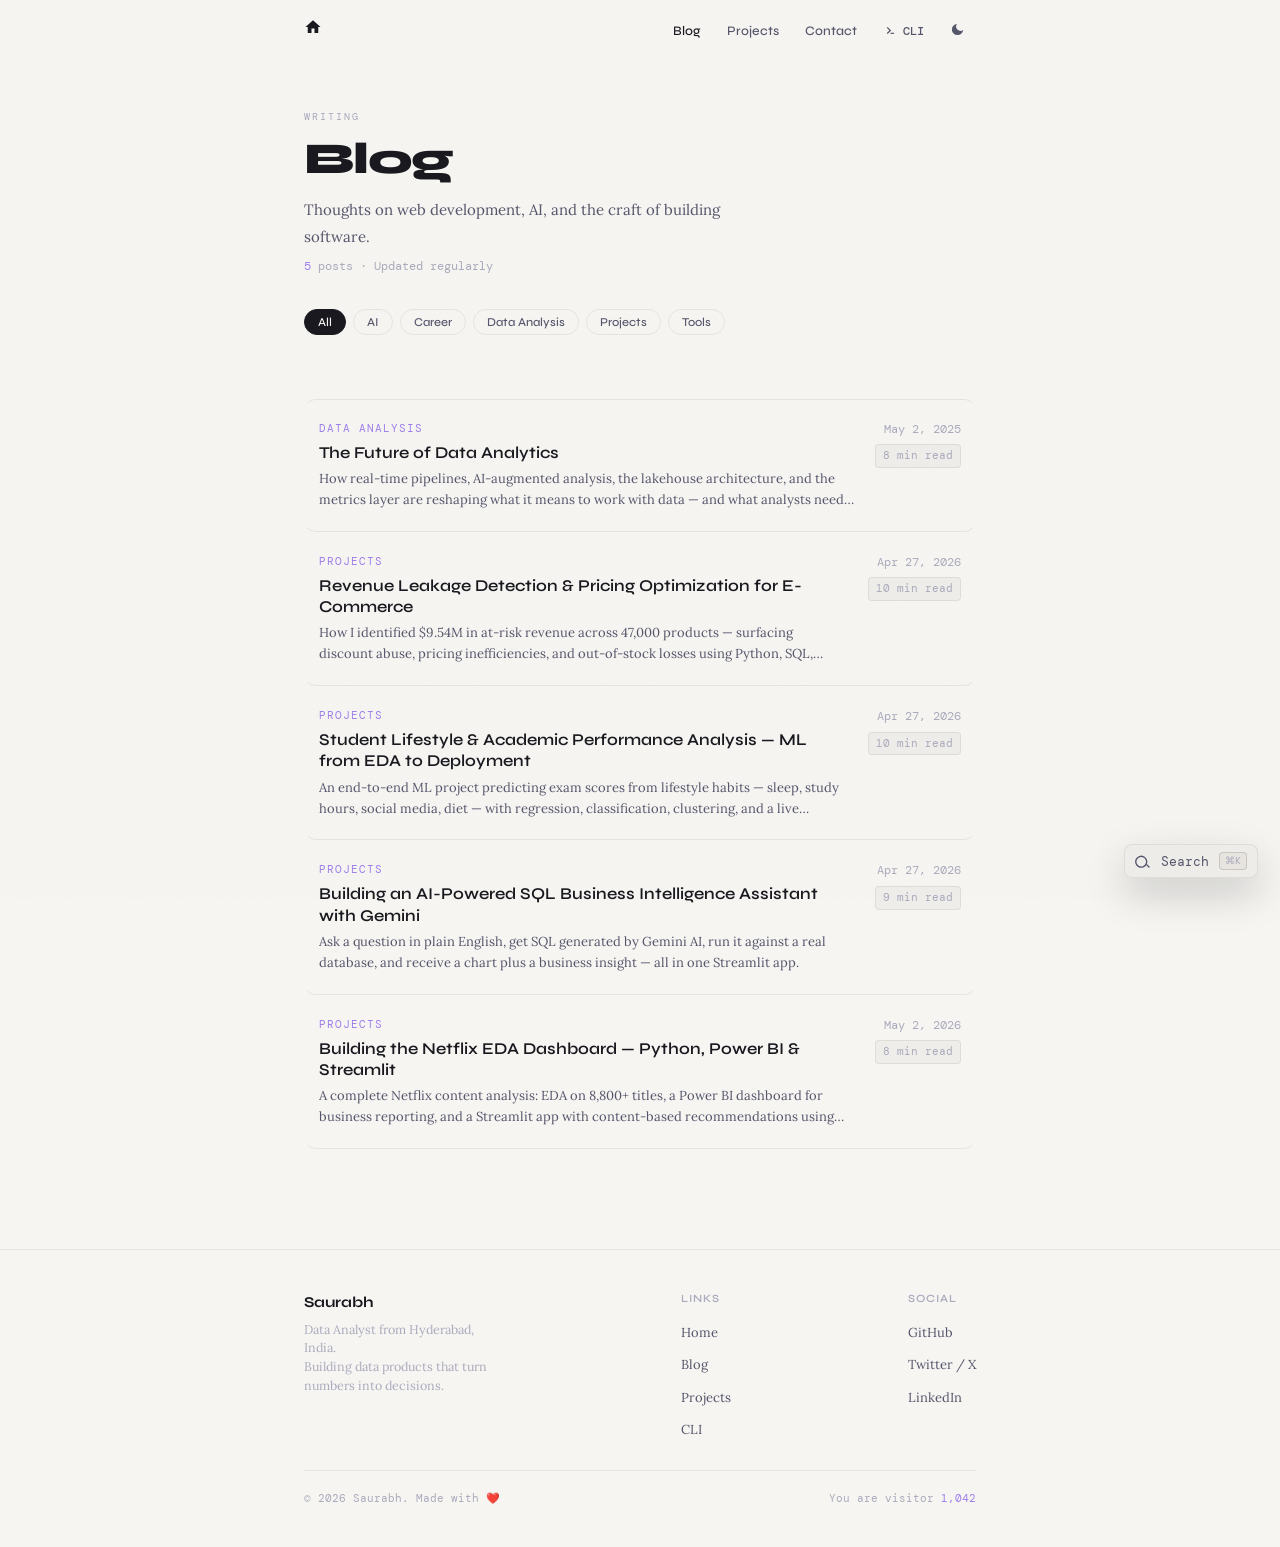
==== pages/blog.html @ 4513fb83 "first commit" ====
<!DOCTYPE html>
<html lang="en" data-theme="dark">
<head>
  <meta charset="UTF-8" />
  <meta name="viewport" content="width=device-width, initial-scale=1.0" />
  <title>Blog — Saurabh</title>
  <meta name="description" content="Thoughts on web development, AI, and building software." />
  <link rel="preconnect" href="https://fonts.googleapis.com" />
  <link rel="preconnect" href="https://fonts.gstatic.com" crossorigin />
  <link href="https://fonts.googleapis.com/css2?family=Syne:wght@400;500;600;700;800&family=DM+Mono:ital,wght@0,300;0,400;0,500;1,300&family=Lora:ital,wght@0,400;0,500;1,400&display=swap" rel="stylesheet" />
  <link rel="stylesheet" href="../css/style.css" />
  <script>
    (function(){const t=localStorage.getItem('theme');if(t)document.documentElement.setAttribute('data-theme',t);})();
  </script>
</head>
<body>

<!-- TOP NAV -->
<nav class="top-nav" id="top-nav">
  <div class="wrap nav-row">
    <a href="../index.html" class="nav-logo" title="Home" aria-label="Home">
      <svg width="18" height="18" viewBox="0 0 24 24" fill="currentColor"><path d="M10 20v-6h4v6h5v-8h3L12 3 2 12h3v8z"/></svg>
    </a>
    <button class="nav-btn nav-theme-mobile" onclick="toggleTheme()" title="Toggle theme">
      <span class="theme-icon"></span>
    </button>
    <button class="nav-toggle" id="nav-toggle" aria-label="Open menu" aria-expanded="false">
      <span></span>
    </button>
    <div class="nav-right">
      <a href="blog.html" class="nav-link active">Blog</a>
      <a href="../index.html#projects" class="nav-link">Projects</a>
      <a href="../index.html#contact" class="nav-link">Contact</a>
      <a href="cli.html" class="nav-link" style="font-family:var(--f-mono);font-size:12px">
        <svg width="14" height="14" viewBox="0 0 24 24" fill="currentColor"><path d="m8 5-1.5 1.5L11 11l-4.5 4.5L8 17l6-6z"/><path d="M13 15h6v2h-6z"/></svg>
        CLI
      </a>
      <button class="nav-search-btn" data-search-trigger title="Search (⌘K)">
        <svg viewBox="0 0 24 24"><path d="M21 21l-4.35-4.35M16.65 16.65A7.5 7.5 0 1 0 2 9.5a7.5 7.5 0 0 0 14.65 7.15z" stroke="currentColor" stroke-width="2" fill="none" stroke-linecap="round"/></svg>
        Search
        <span class="nav-search-kbd">⌘K</span>
      </button>
      <button class="nav-btn" onclick="toggleTheme()" title="Toggle theme">
        <span class="theme-icon"></span>
      </button>
    </div>
  </div>
  <div class="mobile-nav-panel" id="mobile-nav-panel" aria-hidden="true">
    <a href="blog.html" class="nav-link active">Blog</a>
    <a href="../index.html#projects" class="nav-link">Projects</a>
    <a href="../index.html#contact" class="nav-link">Contact</a>
    <a href="cli.html" class="nav-link" style="font-family:var(--f-mono);font-size:12px">
      <svg width="14" height="14" viewBox="0 0 24 24" fill="currentColor"><path d="m8 5-1.5 1.5L11 11l-4.5 4.5L8 17l6-6z"/><path d="M13 15h6v2h-6z"/></svg>
      CLI
    </a>
    <button class="nav-search-btn" data-search-trigger title="Search (⌘K)">
      <svg viewBox="0 0 24 24"><path d="M21 21l-4.35-4.35M16.65 16.65A7.5 7.5 0 1 0 2 9.5a7.5 7.5 0 0 0 14.65 7.15z" stroke="currentColor" stroke-width="2" fill="none" stroke-linecap="round"/></svg>
      Search
      <span class="nav-search-kbd">⌘K</span>
    </button>
  </div>
</nav>

<!-- BLOG HERO -->
<section class="blog-hero">
  <div class="wrap">
    <p class="sec-label" style="margin-bottom:10px">Writing</p>
    <h1 style="font-family:var(--f-head);font-size:clamp(30px,5vw,44px);font-weight:800;letter-spacing:-1.2px;color:var(--text);line-height:1.1;margin-bottom:14px">
      Blog
    </h1>
    <p style="font-size:15px;color:var(--text2);max-width:420px;line-height:1.75;margin-bottom:32px">
      Thoughts on web development, AI, and the craft of building software.
      <span style="font-family:var(--f-mono);font-size:12px;color:var(--text3);display:block;margin-top:6px">
        <span id="post-count" style="color:var(--accent)">5</span> posts · Updated regularly
      </span>
    </p>

    <!-- Filters -->
    <div class="blog-filters">
      <button class="filt-btn on" data-cat="all">All</button>
      <button class="filt-btn" data-cat="ai">AI</button>
      <button class="filt-btn" data-cat="career">Career</button>
      <button class="filt-btn" data-cat="data-analysis">Data Analysis</button>
      <button class="filt-btn" data-cat="projects">Projects</button>
      <button class="filt-btn" data-cat="tools">Tools</button>
    </div>
  </div>
</section>

<!-- BLOG LIST -->
<div class="wrap">
  <div class="blog-list" id="blog-list">

      <a href="posts/future-of-data-analytics.html" class="blog-item reveal" data-cat="data-analysis">
      <div class="blog-l">
        <span class="blog-cat">Data Analysis</span>
        <div class="blog-title">The Future of Data Analytics</div>
        <div class="blog-excerpt">How real-time pipelines, AI-augmented analysis, the lakehouse architecture, and the metrics layer are reshaping what it means to work with data — and what analysts need to learn next.</div>
      </div>
      <div class="blog-r">
        <span class="blog-date">May 2, 2025</span>
        <span class="blog-rt">8 min read</span>
      </div>
    </a>
    
    <a href="posts/revenue-leakage-detection.html" class="blog-item reveal stagger-1" data-cat="projects">
      <div class="blog-l">
        <span class="blog-cat">Projects</span>
        <div class="blog-title">Revenue Leakage Detection & Pricing Optimization for E-Commerce</div>
        <div class="blog-excerpt">How I identified $9.54M in at-risk revenue across 47,000 products — surfacing discount abuse, pricing inefficiencies, and out-of-stock losses using Python, SQL, Tableau, and Streamlit.</div>
      </div>
      <div class="blog-r">
        <span class="blog-date">Apr 27, 2026</span>
        <span class="blog-rt">10 min read</span>
      </div>
    </a>

    <a href="posts/student-lifestyle-analysis.html" class="blog-item reveal stagger-2" data-cat="projects">
      <div class="blog-l">
        <span class="blog-cat">Projects</span>
        <div class="blog-title">Student Lifestyle & Academic Performance Analysis — ML from EDA to Deployment</div>
        <div class="blog-excerpt">An end-to-end ML project predicting exam scores from lifestyle habits — sleep, study hours, social media, diet — with regression, classification, clustering, and a live Streamlit predictor.</div>
      </div>
      <div class="blog-r">
        <span class="blog-date">Apr 27, 2026</span>
        <span class="blog-rt">10 min read</span>
      </div>
    </a>

    <a href="posts/ai-sql-business-intelligence.html" class="blog-item reveal stagger-3" data-cat="projects">
      <div class="blog-l">
        <span class="blog-cat">Projects</span>
        <div class="blog-title">Building an AI-Powered SQL Business Intelligence Assistant with Gemini</div>
        <div class="blog-excerpt">Ask a question in plain English, get SQL generated by Gemini AI, run it against a real database, and receive a chart plus a business insight — all in one Streamlit app.</div>
      </div>
      <div class="blog-r">
        <span class="blog-date">Apr 27, 2026</span>
        <span class="blog-rt">9 min read</span>
      </div>
    </a>

    <a href="posts/netflix-eda-powerbi.html" class="blog-item reveal stagger-4" data-cat="projects">
      <div class="blog-l">
        <span class="blog-cat">Projects</span>
        <div class="blog-title">Building the Netflix EDA Dashboard — Python, Power BI & Streamlit</div>
        <div class="blog-excerpt">A complete Netflix content analysis: EDA on 8,800+ titles, a Power BI dashboard for business reporting, and a Streamlit app with content-based recommendations using TF-IDF similarity.</div>
      </div>
      <div class="blog-r">
        <span class="blog-date">May 2, 2026</span>
        <span class="blog-rt">8 min read</span>
      </div>
    </a>

  </div>

  <div id="empty-state" style="display:none;padding:60px 0;text-align:center">
    <p style="font-family:var(--f-mono);font-size:13px;color:var(--text3)">No posts found in this category.</p>
  </div>

  <div style="height:60px"></div>
</div>

<!-- FOOTER -->
<footer>
  <div class="wrap">
    <div class="footer-row">
      <div class="footer-brand">
        <div class="brand-name">Saurabh</div>
<p>Data Analyst from Hyderabad, India.<br>
Building data products that turn numbers into decisions.</p>
      </div>
      <div class="footer-col">
        <h4>Links</h4>
        <ul>
          <li><a href="index.html">Home</a></li>
          <li><a href="pages/blog.html">Blog</a></li>
          <li><a href="#projects">Projects</a></li>
          <li><a href="pages/cli.html">CLI</a></li>
        </ul>
      </div>
      <div class="footer-col">
        <h4>Social</h4>
        <ul>
          <li><a href="https://github.com/SaurabhAnand56" target="_blank">GitHub</a></li>
          <li><a href="https://x.com/Saurabh_Anand56" target="_blank">Twitter / X</a></li>
          <li><a href="https://linkedin.com/in/saurabhanand56" target="_blank">LinkedIn</a></li>
        </ul>
      </div>
    </div>
    <div class="footer-bottom">
      <span>© 2026 Saurabh. Made with ❤️</span>
      <span>You are visitor <span class="visitor" id="visitor-count">—</span></span>
    </div>
  </div>
</footer>

<!-- BOTTOM DOCK -->
<nav class="dock" id="bottom-dock">
  <button class="dock-btn" onclick="window.location.href='../index.html'" title="Home">
    <svg viewBox="0 0 24 24"><path d="M10 20v-6h4v6h5v-8h3L12 3 2 12h3v8z"/></svg>
  </button>
  <button class="dock-btn on" onclick="window.location.href='blog.html'" title="Blog">
    <svg viewBox="0 0 24 24"><path d="M19 3H5c-1.1 0-2 .9-2 2v14c0 1.1.9 2 2 2h14c1.1 0 2-.9 2-2V5c0-1.1-.9-2-2-2zm-5 14H7v-2h7v2zm3-4H7v-2h10v2zm0-4H7V7h10v2z"/></svg>
  </button>
  <button class="dock-btn" onclick="window.location.href='../index.html#projects'" title="Projects">
    <svg viewBox="0 0 24 24"><path d="M3 3h8v8H3zm10 0h8v8h-8zM3 13h8v8H3zm10 0h8v8h-8z"/></svg>
  </button>
  <div class="dock-sep"></div>
  <button class="dock-btn" onclick="window.location.href='cli.html'" title="CLI Mode">
    <svg viewBox="0 0 24 24"><path d="m8 5-1.5 1.5L11 11l-4.5 4.5L8 17l6-6zm5 10h6v2h-6z"/></svg>
  </button>
  <button class="dock-btn" onclick="toggleTheme()" title="Toggle theme">
    <span class="theme-icon"></span>
  </button>
</nav>

<button class="search-float-btn" data-search-trigger title="Search (⌘K)">
  <svg viewBox="0 0 24 24"><path d="M21 21l-4.35-4.35M16.65 16.65A7.5 7.5 0 1 0 2 9.5a7.5 7.5 0 0 0 14.65 7.15z" stroke="currentColor" stroke-width="2" fill="none" stroke-linecap="round"/></svg>
  Search
  <span class="search-inp-kbd">⌘K</span>
</button>

<!-- SEARCH MODAL -->
<div class="search-overlay" id="search-overlay">
  <div class="search-box">
    <div class="search-input-row">
      <svg viewBox="0 0 24 24"><path d="M21 21l-4.35-4.35M16.65 16.65A7.5 7.5 0 1 0 2 9.5a7.5 7.5 0 0 0 14.65 7.15z" stroke="currentColor" stroke-width="2" fill="none" stroke-linecap="round"/></svg>
      <input id="search-inp" class="search-inp" type="text" placeholder="Type a command or search..." autocomplete="off" spellcheck="false" />
      <button class="search-close-btn" type="button" aria-label="Close search">×</button>
      <span class="search-inp-kbd">ESC</span>
    </div>
    <div class="search-results" id="search-results"></div>
    <div class="search-footer">
      <span class="search-footer-kbd">↑↓</span> navigate &nbsp;
      <span class="search-footer-kbd">↵</span> select &nbsp;
      <span class="search-footer-kbd">ESC</span> close
    </div>
  </div>
</div>

<script src="../js/main.js"></script>
<script>
  document.querySelectorAll('.filt-btn').forEach(btn => {
    btn.addEventListener('click', () => {
      setTimeout(() => {
        const visible = document.querySelectorAll('.blog-item:not([style*="display: none"])').length;
        document.getElementById('post-count').textContent = visible;
        document.getElementById('empty-state').style.display = visible === 0 ? 'block' : 'none';
      }, 10);
    });
  });
</script>
</body>
</html>
---- css/style.css ----
/* ================================================
   SAURABH PORTFOLIO — style.css
   ================================================ */

@import url('https://fonts.googleapis.com/css2?family=Syne:wght@400;500;600;700;800&family=DM+Mono:ital,wght@0,300;0,400;0,500;1,300&family=Lora:ital,wght@0,400;0,500;1,400&display=swap');

/* ── TOKENS ── */
:root {
  --bg:          #0c0c0f;
  --bg2:         #111115;
  --bg3:         #18181e;
  --bg4:         #202028;
  --surface:     rgba(255,255,255,0.035);
  --surface2:    rgba(255,255,255,0.07);
  --border:      rgba(255,255,255,0.07);
  --border2:     rgba(255,255,255,0.13);
  --text:        #ededf2;
  --text2:       #8888a0;
  --text3:       #44445a;
  --accent:      #9d7dea;
  --accent-glow: rgba(157,125,234,0.18);
  --green:       #4ade80;
  --yellow:      #fbbf24;
  --red:         #f87171;
  --radius:      12px;
  --shadow:      0 8px 40px rgba(0,0,0,0.55);
  --f-head:      'Syne', sans-serif;
  --f-body:      'Lora', serif;
  --f-mono:      'DM Mono', monospace;
  --ease:        cubic-bezier(0.4,0,0.2,1);
}

[data-theme="light"] {
  --bg:       #f6f5f2;
  --bg2:      #efede9;
  --bg3:      #e8e5e0;
  --bg4:      #e0ddd7;
  --surface:  rgba(0,0,0,0.03);
  --surface2: rgba(0,0,0,0.06);
  --border:   rgba(0,0,0,0.07);
  --border2:  rgba(0,0,0,0.13);
  --text:     #18181e;
  --text2:    #55556a;
  --text3:    #aaaabc;
  --shadow:   0 8px 40px rgba(0,0,0,0.1);
  --accent-glow: rgba(157,125,234,0.12);
}

/* ── BASE ── */
*,*::before,*::after{box-sizing:border-box;margin:0;padding:0}
html{scroll-behavior:smooth}
body{
  font-family:var(--f-body);
  background:var(--bg);
  color:var(--text);
  line-height:1.7;
  font-size:15px;
  transition:background .35s var(--ease),color .35s var(--ease);
  overflow-x:hidden;
  min-height:100vh;
}
a{color:inherit;text-decoration:none}
img{max-width:100%;display:block}
button{cursor:pointer;font-family:inherit}

/* subtle grain */
body::after{
  content:'';position:fixed;inset:0;
  background-image:url("data:image/svg+xml,%3Csvg xmlns='http://www.w3.org/2000/svg' width='300' height='300'%3E%3Cfilter id='n'%3E%3CfeTurbulence type='fractalNoise' baseFrequency='0.75' numOctaves='4' stitchTiles='stitch'/%3E%3C/filter%3E%3Crect width='300' height='300' filter='url(%23n)' opacity='1'/%3E%3C/svg%3E");
  opacity:.022;pointer-events:none;z-index:9999;
}

/* ── LAYOUT ── */
.wrap{max-width:720px;margin:0 auto;padding:0 24px}

/* ── TOP NAV ── */
.top-nav{
  position:fixed;top:0;left:0;right:0;z-index:500;
  padding:14px 0;
  transition:background .3s,border-color .3s,transform .3s,opacity .3s;
  border-bottom:1px solid transparent;
}
.top-nav.scrolled{
  background:rgba(12,12,15,.85);
  border-bottom-color:var(--border);
  backdrop-filter:blur(20px);
  -webkit-backdrop-filter:blur(20px);
}
.top-nav.hidden{
  transform:translateY(-100%);
  opacity:0;
  pointer-events:none;
}
[data-theme="light"] .top-nav.scrolled{background:rgba(246,245,242,.85)}
.nav-row{display:flex;align-items:center;justify-content:space-between}
.nav-logo{
  font-family:var(--f-head);font-size:14px;font-weight:700;
  color:var(--text);letter-spacing:-.3px;
}
.nav-right{display:flex;align-items:center;gap:4px}
.nav-toggle{display:none;align-items:center;justify-content:center;width:40px;height:40px;border:1px solid var(--border);border-radius:14px;background:var(--surface);color:var(--text2);cursor:pointer;transition:all .2s}
.nav-toggle:hover{background:var(--surface2);color:var(--text)}
.nav-toggle span{position:relative;width:18px;height:2px;background:currentColor;border-radius:2px}
.nav-toggle span::before,.nav-toggle span::after{content:'';position:absolute;left:0;width:18px;height:2px;background:currentColor;border-radius:2px}
.nav-toggle span::before{top:-6px}
.nav-toggle span::after{bottom:-6px}
.mobile-nav-panel{display:none;}
.nav-link,.nav-btn{
  font-family:var(--f-head);font-size:13px;font-weight:500;
  color:var(--text2);padding:6px 11px;border-radius:8px;
  border:none;background:transparent;
  transition:color .2s,background .2s;
  display:flex;align-items:center;gap:6px;
  text-decoration:none;
}
.nav-theme-mobile.nav-btn{display:none}
.nav-link:hover,.nav-btn:hover{color:var(--text);background:var(--surface2)}
.nav-link.active{color:var(--text)}
.nav-btn svg{width:15px;height:15px;fill:currentColor}

/* ── SEARCH BUTTON IN NAV ── */
.nav-search-btn{
  display:none;align-items:center;gap:7px;
  font-family:var(--f-mono);font-size:11.5px;
  color:var(--text3);padding:5px 10px;border-radius:8px;
  border:1px solid var(--border);background:var(--surface);
  cursor:pointer;transition:all .2s;
}
.nav-search-btn:hover{color:var(--text2);border-color:var(--border2);background:var(--surface2)}
.nav-search-btn svg{width:13px;height:13px;fill:currentColor;flex-shrink:0}
.nav-search-kbd{
  font-family:var(--f-mono);font-size:10px;
  color:var(--text3);background:var(--bg3);
  border:1px solid var(--border2);border-radius:4px;
  padding:1px 5px;line-height:1.4;
}
.search-close-btn{
  background:transparent;border:none;color:var(--text3);
  font-size:18px;width:30px;height:30px;
  display:flex;align-items:center;justify-content:center;
  border-radius:10px;cursor:pointer;transition:color .2s,background .2s;
}
.search-close-btn:hover{color:var(--text);background:var(--surface2)}

.search-float-btn{
  position:fixed;right:22px;bottom:22px;
  z-index:910;
  display:flex;align-items:center;gap:10px;
  padding:7px 10px;
  border-radius:8px;
  border:1px solid var(--border);
  background:var(--surface);
  color:var(--text2);
  font-family:var(--f-mono);
  font-size:13px;
  transition:transform .2s,background .2s,color .2s,box-shadow .2s;
  box-shadow:0 16px 40px rgba(0,0,0,.18);
}
.search-float-btn:hover{
  background:var(--surface2);
  color:var(--text);
  transform:translateY(-2px);
}
.search-float-btn svg{width:16px;height:16px;fill:currentColor;flex-shrink:0}
.search-float-btn .search-inp-kbd{
  font-family:var(--f-mono);font-size:10px;
  color:var(--text3);background:var(--bg3);
  border:1px solid var(--border2);border-radius:4px;
  padding:1px 5px;line-height:1.4;
}

/* ── BOTTOM DOCK ── */
.dock{
  position:fixed;bottom:24px;left:50%;
  transform:translateX(-50%) translateY(80px);
  z-index:600;
  background:var(--bg3);
  border:1px solid var(--border2);
  border-radius:100px;
  padding:8px 16px;
  display:flex;align-items:center;gap:2px;
  backdrop-filter:blur(24px);-webkit-backdrop-filter:blur(24px);
  box-shadow:var(--shadow);
  opacity:0;
  transition:transform .45s cubic-bezier(.34,1.56,.64,1), opacity .3s;
}
.dock.show{transform:translateX(-50%) translateY(0);opacity:1}
.dock-btn{
  width:34px;height:34px;border-radius:50%;
  background:transparent;border:none;
  color:var(--text2);
  display:flex;align-items:center;justify-content:center;
  transition:background .2s,color .2s,transform .2s;
  font-size:16px;position:relative;
}
.dock-btn:hover{background:var(--surface2);color:var(--text);transform:translateY(-3px)}
.dock-btn.on{color:var(--accent)}
.dock-btn svg{width:16px;height:16px;fill:currentColor}
.dock-sep{width:1px;height:18px;background:var(--border);margin:0 4px;flex-shrink:0}

/* ── PROFILE FLIP CARD ── */
.flip-wrap{
  position:relative;width:68px;height:68px;
  flex-shrink:0;perspective:700px;
}
.flip-inner{
  width:100%;height:100%;
  transform-style:preserve-3d;
  transition:transform .65s cubic-bezier(.4,0,.2,1);
}
.flip-wrap:hover .flip-inner{transform:rotateY(180deg)}
.flip-front,.flip-back{
  position:absolute;inset:0;border-radius:50%;
  overflow:hidden;backface-visibility:hidden;
  -webkit-backface-visibility:hidden;
  border:2px solid var(--border2);
}
.flip-back{
  transform:rotateY(180deg);
  border-color:var(--accent);
  box-shadow:0 0 0 3px var(--accent-glow);
}
.flip-front img,.flip-back img{width:100%;height:100%;object-fit:cover}

/* placeholder avatar */
.avatar-placeholder{
  width:100%;height:100%;
  background:var(--bg4);
  display:flex;align-items:center;justify-content:center;
  font-size:26px;
  user-select:none;
}

/* ── HERO ── */
.hero{padding:108px 0 56px}
.hero-top{
  display:flex;align-items:flex-start;
  justify-content:space-between;gap:20px;
  margin-bottom:28px;
}
.hero-h1{
  font-family:var(--f-head);
  font-size:clamp(34px,6vw,50px);
  font-weight:800;line-height:1.08;
  letter-spacing:-1.5px;color:var(--text);
  margin-bottom:6px;
}
.hero-tag{
  font-family:var(--f-mono);font-size:12px;
  color:var(--text3);letter-spacing:.5px;margin-bottom:18px;
}
.hero-bio{font-size:15px;color:var(--text2);max-width:440px;line-height:1.78}
.hero-bio a{
  color:var(--text);
  border-bottom:1px solid var(--border2);
  transition:border-color .2s,color .2s;
}
.hero-bio a:hover{color:var(--accent);border-color:var(--accent)}
.hero-actions{
  display:flex;align-items:center;gap:10px;
  flex-wrap:wrap;margin-top:24px;
}

/* ── SOCIAL ROW ── */
.social-row{display:flex;align-items:center;gap:7px;margin-top:20px}
.soc-link{
  width:30px;height:30px;border-radius:8px;
  border:1px solid var(--border);background:var(--surface);
  display:flex;align-items:center;justify-content:center;
  color:var(--text2);transition:all .2s;
}
.soc-link:hover{
  background:var(--bg3);border-color:var(--border2);
  color:var(--text);transform:translateY(-2px);
}
.soc-link svg{width:13px;height:13px;fill:currentColor}

/* ── SECTION META ── */
.sec-label{
  font-family:var(--f-mono);font-size:10px;
  letter-spacing:2px;text-transform:uppercase;
  color:var(--text3);margin-bottom:10px;
}
.sec-title{
  font-family:var(--f-head);font-size:20px;font-weight:700;
  color:var(--text);letter-spacing:-.4px;margin-bottom:20px;
}
.sec-divider{height:1px;background:var(--border);margin:56px 0}

/* ── SKILLS ── */
.skills-wrap{display:flex;flex-wrap:wrap;gap:7px}
.skill-pill{
  display:flex;align-items:center;gap:7px;
  padding:6px 13px;
  background:var(--surface);border:1px solid var(--border);
  border-radius:100px;
  font-family:var(--f-head);font-size:12.5px;font-weight:500;
  color:var(--text2);transition:all .2s;
}
.skill-pill:hover{
  background:var(--bg3);border-color:var(--border2);
  color:var(--text);transform:translateY(-1px);
}
.skill-pill .si{font-size:14px;line-height:1}

/* ── WORK LIST ── */
.work-list{display:flex;flex-direction:column;gap:0}
.work-item{
  display:flex;align-items:center;
  justify-content:space-between;
  padding:15px 14px;border-radius:var(--radius);
  border:1px solid transparent;
  transition:all .2s;gap:14px;
}
.work-item:hover{background:var(--surface);border-color:var(--border)}
.work-l{display:flex;align-items:center;gap:13px}
.work-logo{
  width:38px;height:38px;border-radius:10px;
  background:var(--bg3);border:1px solid var(--border);
  display:flex;align-items:center;justify-content:center;
  font-size:17px;flex-shrink:0;
}
.work-company{
  font-family:var(--f-head);font-size:14px;font-weight:600;
  color:var(--text);display:flex;align-items:center;gap:7px;margin-bottom:2px;
}
.work-role{font-family:var(--f-mono);font-size:12px;color:var(--text2)}
.work-date{
  font-family:var(--f-mono);font-size:11.5px;
  color:var(--text3);white-space:nowrap;flex-shrink:0;
}
.tag-pill{
  font-family:var(--f-mono);font-size:10px;
  padding:2px 7px;border-radius:4px;
  background:var(--bg3);border:1px solid var(--border2);
  color:var(--text3);
}

/* ── PROJECTS ── */
.proj-grid{display:grid;grid-template-columns:1fr 1fr;gap:10px}
.proj-card{
  background:var(--surface);border:1px solid var(--border);
  border-radius:var(--radius);padding:18px;
  display:flex;flex-direction:column;gap:9px;
  transition:all .25s;
}
.proj-card:hover{
  background:var(--bg3);border-color:var(--border2);
  transform:translateY(-2px);box-shadow:var(--shadow);
}
.proj-top{display:flex;align-items:flex-start;justify-content:space-between}
.proj-icon{
  width:34px;height:34px;border-radius:9px;
  background:var(--bg4);border:1px solid var(--border);
  display:flex;align-items:center;justify-content:center;font-size:17px;
}
.proj-links{display:flex;gap:5px}
.proj-link{
  width:26px;height:26px;border-radius:7px;
  background:var(--surface);border:1px solid var(--border);
  display:flex;align-items:center;justify-content:center;
  color:var(--text2);transition:all .2s;
}
.proj-link:hover{color:var(--text);border-color:var(--border2);background:var(--bg4)}
.proj-link svg{width:12px;height:12px;fill:currentColor}
.proj-name{
  font-family:var(--f-head);font-size:14.5px;font-weight:600;color:var(--text)
}
.proj-desc{font-size:13px;color:var(--text2);line-height:1.6}
.proj-tags{display:flex;flex-wrap:wrap;gap:5px;margin-top:auto}
.proj-tag{
  font-family:var(--f-mono);font-size:10.5px;
  padding:2px 7px;background:var(--bg4);
  border:1px solid var(--border);border-radius:4px;color:var(--text3);
}

/* ── EDUCATION ── */
.edu-list{display:flex;flex-direction:column;gap:0}
.edu-item{
  display:flex;align-items:center;
  justify-content:space-between;
  padding:14px 14px;border-radius:var(--radius);
  border:1px solid transparent;transition:all .2s;gap:14px;
}
.edu-item:hover{background:var(--surface);border-color:var(--border)}
.edu-l{display:flex;align-items:center;gap:12px}
.edu-logo{
  width:34px;height:34px;border-radius:9px;
  background:var(--bg3);border:1px solid var(--border);
  display:flex;align-items:center;justify-content:center;font-size:16px;
  flex-shrink:0;
}
.edu-school{
  font-family:var(--f-head);font-size:14px;font-weight:600;
  color:var(--text);margin-bottom:2px;
}
.edu-degree{font-family:var(--f-mono);font-size:12px;color:var(--text2)}
.edu-date{
  font-family:var(--f-mono);font-size:11.5px;
  color:var(--text3);white-space:nowrap;flex-shrink:0;
}

/* ── CONTACT ── */
.contact-section{padding:20px 0 60px;text-align:center}
.contact-label{
  font-family:var(--f-mono);font-size:10px;
  letter-spacing:2px;text-transform:uppercase;
  color:var(--text3);margin-bottom:14px;
}
.contact-h{
  font-family:var(--f-head);
  font-size:clamp(26px,5vw,38px);
  font-weight:800;color:var(--text);
  letter-spacing:-1px;margin-bottom:22px;line-height:1.1;
}
.cta-btn{
  display:inline-flex;align-items:center;gap:8px;
  background:var(--text);color:var(--bg);
  font-family:var(--f-head);font-size:14px;font-weight:700;
  padding:11px 24px;border-radius:100px;
  border:none;transition:all .2s;text-decoration:none;
}
.cta-btn:hover{transform:translateY(-2px);box-shadow:0 8px 28px rgba(0,0,0,.3)}

/* ── FOOTER ── */
footer{border-top:1px solid var(--border);padding:40px 0;margin-top:40px}
.footer-row{
  display:flex;align-items:flex-start;
  justify-content:space-between;gap:28px;flex-wrap:wrap;
}
.footer-brand .brand-name{
  font-family:var(--f-head);font-size:15px;font-weight:700;
  color:var(--text);margin-bottom:4px;
}
.footer-brand p{font-size:12.5px;color:var(--text3);max-width:200px;line-height:1.5}
.footer-col h4{
  font-family:var(--f-head);font-size:11px;font-weight:600;
  color:var(--text3);text-transform:uppercase;letter-spacing:1px;margin-bottom:10px;
}
.footer-col ul{list-style:none;display:flex;flex-direction:column;gap:7px}
.footer-col ul a{font-size:13px;color:var(--text2);transition:color .2s}
.footer-col ul a:hover{color:var(--text)}
.footer-bottom{
  border-top:1px solid var(--border);margin-top:28px;padding-top:18px;
  display:flex;align-items:center;justify-content:space-between;
  font-family:var(--f-mono);font-size:11px;color:var(--text3);
}
.visitor{color:var(--accent)}

/* ── ANIMATIONS ── */
@keyframes fadeUp{from{opacity:0;transform:translateY(18px)}to{opacity:1;transform:none}}
@keyframes blink{0%,100%{opacity:1}50%{opacity:0}}
.cursor{display:inline-block;width:2px;height:.9em;background:var(--text);vertical-align:middle;margin-left:1px;animation:blink 1s infinite}
.reveal{opacity:0;transform:translateY(20px);transition:opacity .6s var(--ease),transform .6s var(--ease)}
.reveal.in{opacity:1;transform:none}
.stagger-1{transition-delay:.05s}.stagger-2{transition-delay:.12s}
.stagger-3{transition-delay:.18s}.stagger-4{transition-delay:.25s}

/* ── BLOG PAGE ── */
.blog-hero{padding:108px 0 36px}
.blog-filters{display:flex;gap:7px;flex-wrap:wrap;margin-bottom:28px}
.filt-btn{
  font-family:var(--f-head);font-size:12px;font-weight:500;
  padding:5px 13px;border-radius:100px;
  border:1px solid var(--border);background:transparent;
  color:var(--text2);cursor:pointer;transition:all .2s;
}
.filt-btn:hover,.filt-btn.on{
  background:var(--text);color:var(--bg);border-color:var(--text);
}
.blog-list{display:flex;flex-direction:column}
.blog-item{
  display:flex;align-items:flex-start;
  justify-content:space-between;
  padding:20px 14px;border-radius:var(--radius);
  border-bottom:1px solid var(--border);
  border:1px solid transparent;border-bottom:1px solid var(--border);
  transition:all .2s;gap:20px;
  text-decoration:none;color:inherit;
  cursor:pointer;
}
.blog-item:first-child{border-top:1px solid var(--border)}
.blog-item:hover{
  background:var(--surface);
  border-color:var(--border);
  padding-left:20px;
}
.blog-l{flex:1;min-width:0}
.blog-cat{
  font-family:var(--f-mono);font-size:10.5px;
  color:var(--accent);letter-spacing:1px;text-transform:uppercase;
  margin-bottom:5px;display:block;
}
.blog-title{
  font-family:var(--f-head);font-size:16.5px;font-weight:600;
  color:var(--text);margin-bottom:5px;line-height:1.3;
}
.blog-excerpt{
  font-size:13px;color:var(--text2);line-height:1.6;
  display:-webkit-box;-webkit-line-clamp:2;
  -webkit-box-orient:vertical;overflow:hidden;
}
.blog-r{
  display:flex;flex-direction:column;align-items:flex-end;
  gap:5px;flex-shrink:0;
}
.blog-date{font-family:var(--f-mono);font-size:11.5px;color:var(--text3);white-space:nowrap}
.blog-rt{
  font-family:var(--f-mono);font-size:10.5px;color:var(--text3);
  background:var(--surface);border:1px solid var(--border);
  border-radius:4px;padding:2px 7px;
}

/* ── BLOG POST MODAL ── */
.blog-modal-overlay{
  position:fixed;inset:0;z-index:800;
  background:rgba(0,0,0,0.75);
  backdrop-filter:blur(8px);-webkit-backdrop-filter:blur(8px);
  display:flex;align-items:center;justify-content:center;
  opacity:0;pointer-events:none;
  transition:opacity .3s var(--ease);
  padding:24px;
}
.blog-modal-overlay.open{opacity:1;pointer-events:all}
.blog-modal{
  background:var(--bg2);
  border:1px solid var(--border2);
  border-radius:18px;
  max-width:640px;width:100%;
  max-height:82vh;
  overflow-y:auto;
  padding:36px;
  position:relative;
  transform:translateY(24px) scale(0.97);
  transition:transform .35s cubic-bezier(.34,1.56,.64,1);
  scrollbar-width:thin;scrollbar-color:var(--border) transparent;
}
.blog-modal-overlay.open .blog-modal{transform:translateY(0) scale(1)}
.blog-modal-close{
  position:absolute;top:18px;right:18px;
  width:30px;height:30px;border-radius:8px;
  background:var(--surface);border:1px solid var(--border);
  color:var(--text2);display:flex;align-items:center;justify-content:center;
  cursor:pointer;transition:all .2s;
}
.blog-modal-close:hover{color:var(--text);background:var(--surface2)}
.blog-modal-close svg{width:14px;height:14px;fill:currentColor}
.blog-modal-cat{
  font-family:var(--f-mono);font-size:10.5px;
  color:var(--accent);letter-spacing:1px;text-transform:uppercase;
  margin-bottom:10px;display:block;
}
.blog-modal-title{
  font-family:var(--f-head);font-size:clamp(20px,3vw,26px);font-weight:800;
  color:var(--text);letter-spacing:-.5px;line-height:1.2;margin-bottom:12px;
}
.blog-modal-meta{
  display:flex;align-items:center;gap:10px;
  font-family:var(--f-mono);font-size:11px;color:var(--text3);
  margin-bottom:28px;padding-bottom:18px;
  border-bottom:1px solid var(--border);
}
.blog-modal-body{
  font-size:15px;color:var(--text2);line-height:1.85;
}
.blog-modal-body p{margin-bottom:16px}
.blog-modal-body p:last-child{margin-bottom:0}
.blog-modal-body strong{color:var(--text);font-weight:600}
.blog-modal-body a{color:var(--accent);border-bottom:1px solid var(--accent-glow)}
.blog-modal-body a:hover{border-color:var(--accent)}
.blog-modal-body h3{
  font-family:var(--f-head);font-size:17px;font-weight:700;
  color:var(--text);margin:24px 0 10px;letter-spacing:-.3px;
}
.blog-modal-body code{
  font-family:var(--f-mono);font-size:12.5px;
  background:var(--surface2);border:1px solid var(--border);
  border-radius:5px;padding:2px 6px;color:var(--accent);
}

/* ── SEARCH MODAL ── */
.search-overlay{
  position:fixed;inset:0;z-index:900;
  background:rgba(0,0,0,0.6);
  backdrop-filter:blur(12px);-webkit-backdrop-filter:blur(12px);
  display:flex;align-items:flex-start;justify-content:center;
  padding-top:80px;
  opacity:0;pointer-events:none;
  transition:opacity .22s var(--ease);
}
.search-overlay.open{opacity:1;pointer-events:all}
.search-box{
  background:var(--bg2);
  border:1px solid var(--border2);
  border-radius:16px;
  width:100%;max-width:560px;
  overflow:hidden;
  box-shadow:0 32px 80px rgba(0,0,0,.7);
  transform:translateY(-12px) scale(0.98);
  transition:transform .28s cubic-bezier(.34,1.56,.64,1);
}
.search-overlay.open .search-box{transform:translateY(0) scale(1)}
.search-input-row{
  display:flex;align-items:center;gap:10px;
  padding:14px 18px;
  border-bottom:1px solid var(--border);
}
.search-input-row svg{width:16px;height:16px;fill:var(--text3);flex-shrink:0}
.search-inp{
  flex:1;background:transparent;border:none;outline:none;
  font-family:var(--f-head);font-size:15px;
  color:var(--text);caret-color:var(--accent);
}
.search-inp::placeholder{color:var(--text3)}
.search-inp-kbd{
  font-family:var(--f-mono);font-size:10.5px;
  color:var(--text3);background:var(--bg3);
  border:1px solid var(--border2);border-radius:5px;
  padding:2px 7px;flex-shrink:0;
}
.search-results{max-height:380px;overflow-y:auto;scrollbar-width:thin;scrollbar-color:var(--border) transparent}
.search-section-label{
  font-family:var(--f-mono);font-size:9.5px;letter-spacing:1.5px;
  text-transform:uppercase;color:var(--text3);
  padding:12px 18px 6px;
}
.search-result-item{
  display:flex;align-items:center;gap:13px;
  padding:10px 18px;cursor:pointer;
  transition:background .15s;
  text-decoration:none;color:inherit;
}
.search-result-item:hover,.search-result-item.active{
  background:var(--surface2);
}
.search-result-icon{
  width:30px;height:30px;border-radius:8px;
  background:var(--surface);border:1px solid var(--border);
  display:flex;align-items:center;justify-content:center;
  flex-shrink:0;
}
.search-result-icon svg{width:13px;height:13px;fill:var(--text3)}
.search-result-text{flex:1;min-width:0}
.search-result-name{
  font-family:var(--f-head);font-size:13.5px;font-weight:600;
  color:var(--text);
}
.search-result-desc{
  font-family:var(--f-mono);font-size:11px;color:var(--text3);
  white-space:nowrap;overflow:hidden;text-overflow:ellipsis;
}
.search-result-tag{
  font-family:var(--f-mono);font-size:10px;
  color:var(--text3);background:var(--bg3);
  border:1px solid var(--border);border-radius:4px;
  padding:1px 6px;flex-shrink:0;
}
.search-footer{
  display:flex;align-items:center;gap:8px;
  padding:9px 18px;border-top:1px solid var(--border);
  font-family:var(--f-mono);font-size:10.5px;color:var(--text3);
}
.search-footer-kbd{
  background:var(--bg3);border:1px solid var(--border2);
  border-radius:4px;padding:1px 6px;
}
.search-no-results{
  padding:32px 18px;text-align:center;
  font-family:var(--f-mono);font-size:12px;color:var(--text3);
}

/* ── CLI ── */
.cli-page{background:#0b0b0e;min-height:100vh;font-family:var(--f-mono);color:#dddde8}
.cli-topbar{
  position:sticky;top:0;z-index:950;
  display:flex;align-items:center;justify-content:space-between;
  padding:14px 24px;border-bottom:1px solid rgba(255,255,255,.06);
  background:rgba(11,11,14,0.95);
  backdrop-filter:blur(10px);
}
.cli-back{
  display:flex;align-items:center;gap:6px;font-size:12.5px;
  color:rgba(255,255,255,.35);text-decoration:none;transition:color .2s;
}
.cli-back:hover{color:rgba(255,255,255,.7)}
.cli-back svg{width:13px;height:13px;fill:currentColor}
.cli-body{max-width:900px;margin:0 auto;padding:36px 24px 100px}

/* ── CLI ASCII — single row, scaled to fit ── */
.cli-ascii{
  font-size:clamp(4px,1.1vw,9.5px);
  line-height:1.15;
  color:rgba(255,255,255,.14);
  margin-bottom:36px;
  white-space:pre;
  overflow:hidden;
  letter-spacing:0;
  width:100%;
}

.cli-out{display:flex;flex-direction:column;gap:2px}
.cli-line{line-height:1.85;font-size:13.5px}
.c-prompt{color:#9d7dea}
.c-cmd{color:#dddde8}
.c-dim{color:rgba(255,255,255,.4)}
.c-key{color:#9d7dea}
.c-val{color:rgba(255,255,255,.65)}
.c-green{color:#4ade80}
.c-yellow{color:#fbbf24}
.c-blank{height:12px}
.cli-input-row{
  display:flex;align-items:center;gap:8px;
  margin-top:20px;padding:8px 0;
  border-top:1px solid rgba(255,255,255,.06);
}
.cli-inp{
  background:transparent;border:none;outline:none;
  color:#dddde8;font-family:var(--f-mono);font-size:13.5px;
  flex:1;caret-color:#9d7dea;
}

/* ── RESPONSIVE ── */
@media(max-width:580px){
  .hero-top{flex-direction:column-reverse}
  .flip-wrap{width:58px;height:58px}
  .proj-grid{grid-template-columns:1fr}
  .nav-right{display:none}
  .nav-toggle{display:flex}
  .nav-theme-mobile.nav-btn{display:flex;margin-left:auto}
  .nav-search-btn{display:flex}
  .nav-link{display:flex;padding:6px 10px;font-size:12px;}
  .mobile-nav-panel{display:none;position:fixed;top:66px;left:0;right:0;z-index:490;background:var(--bg2);border-bottom:1px solid var(--border2);box-shadow:0 32px 80px rgba(0,0,0,.18);flex-direction:column;gap:10px;padding:16px 18px 18px}
  .mobile-nav-panel.open{display:flex}
  .mobile-nav-panel .nav-link,
  .mobile-nav-panel .nav-btn,
  .mobile-nav-panel .nav-search-btn{width:100%;justify-content:flex-start}
  .mobile-nav-panel .nav-link{padding:12px 14px;background:var(--surface);border-radius:14px}
  .mobile-nav-panel .nav-search-btn{justify-content:center}
  .mobile-nav-panel .nav-btn{justify-content:center}
  .search-float-btn{display:none;}
  .footer-row{flex-direction:column}
  .blog-item{flex-direction:column}
  .blog-r{flex-direction:row;align-items:center}
  .search-overlay{padding-top:20px;padding-left:12px;padding-right:12px}
  .blog-modal{padding:24px;margin:0}
  .nav-search-btn .nav-search-kbd{display:none}
  .search-input-row .search-inp-kbd{display:none}
  .search-footer{display:none}
}
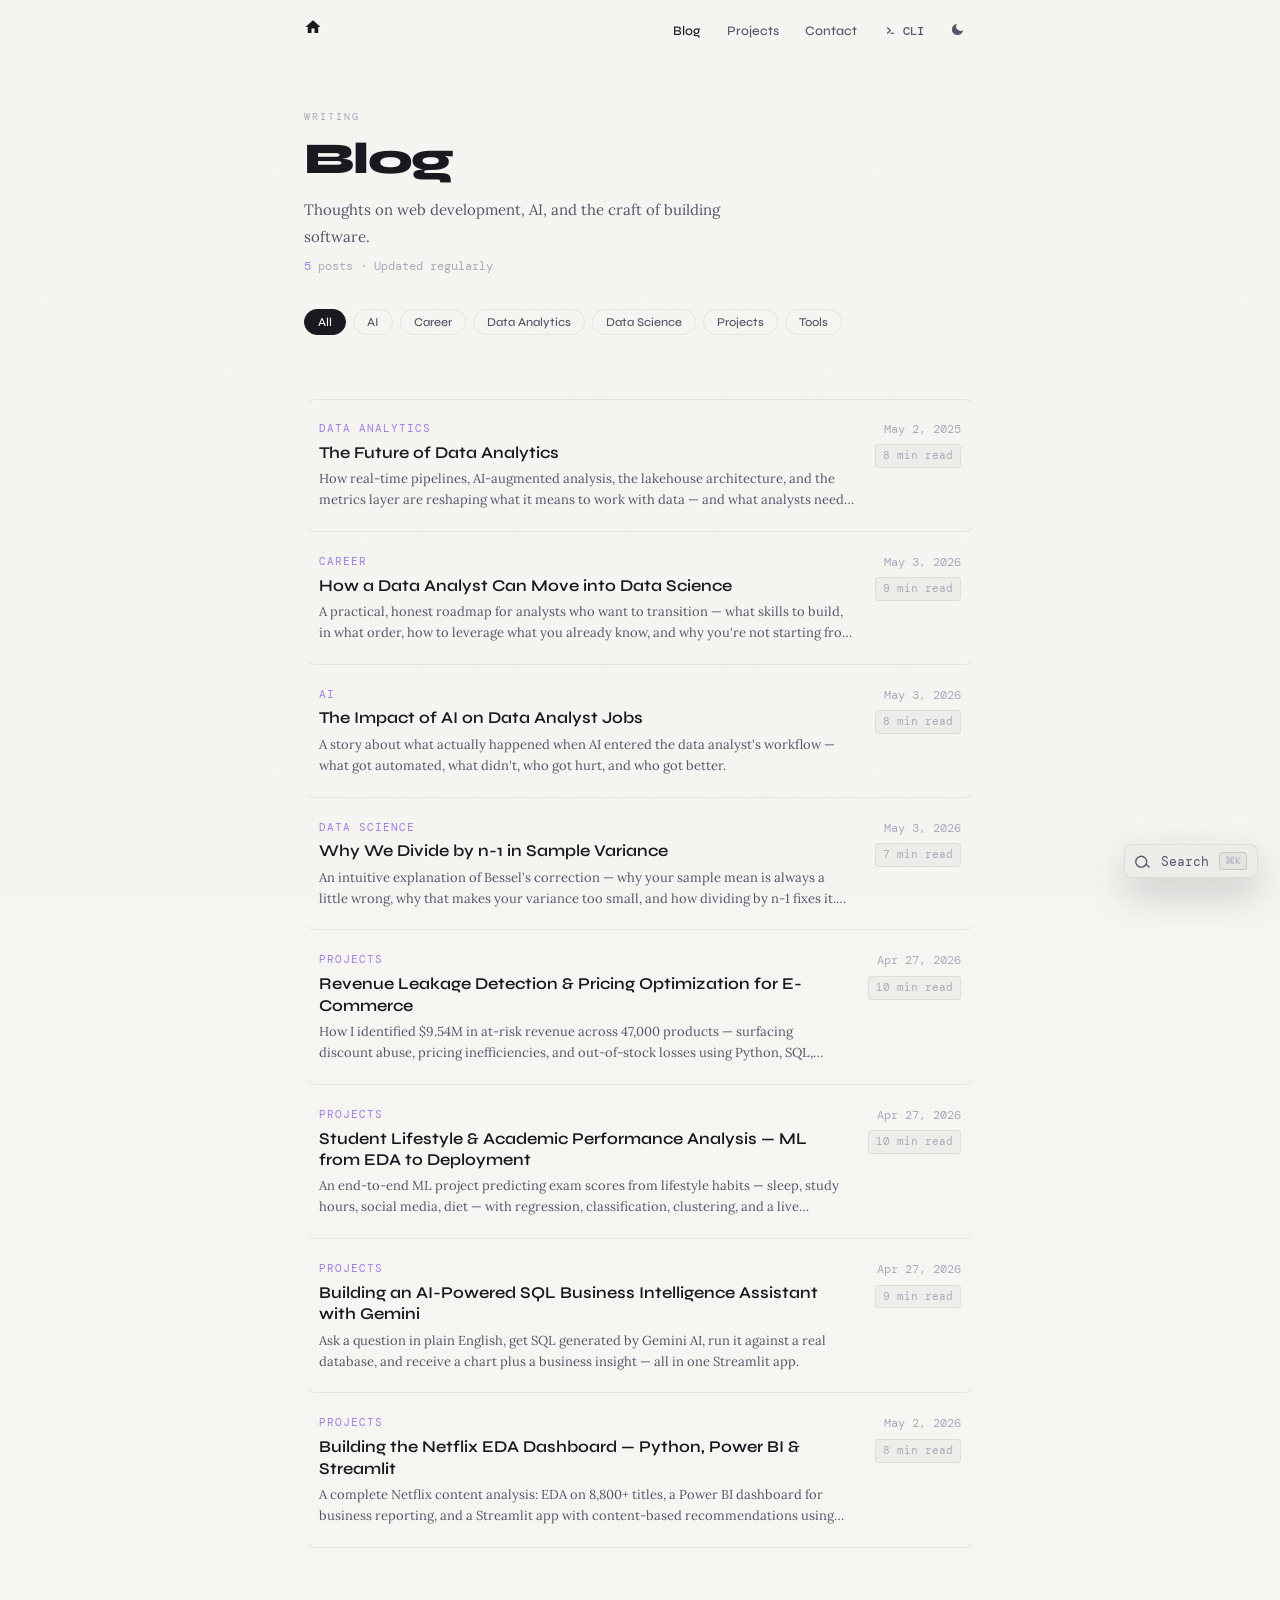
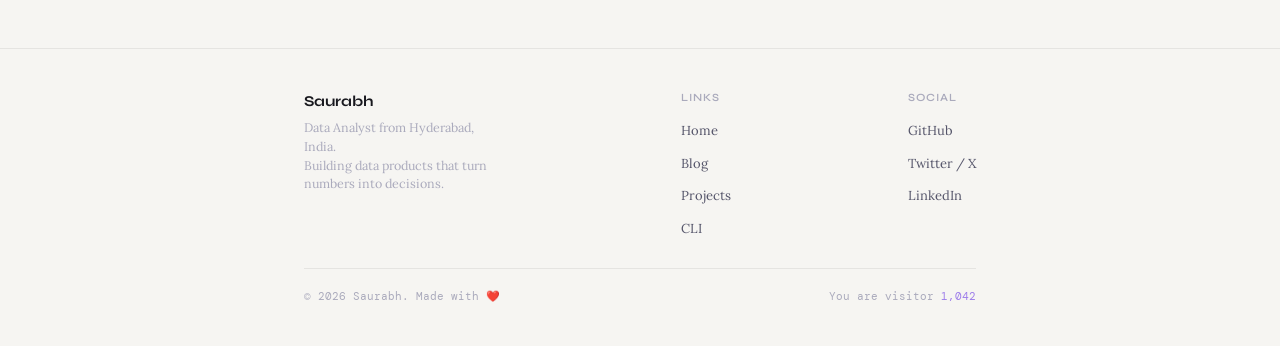
==== commit 7c323934: "update: add more blogs on Career, AI and Data Science" ====
--- a/pages/blog.html
+++ b/pages/blog.html
@@ -5,6 +5,7 @@
   <meta name="viewport" content="width=device-width, initial-scale=1.0" />
   <title>Blog — Saurabh</title>
   <meta name="description" content="Thoughts on web development, AI, and building software." />
+  <link rel="icon" type="image/png" href="../assets/photo1.png">
   <link rel="preconnect" href="https://fonts.googleapis.com" />
   <link rel="preconnect" href="https://fonts.gstatic.com" crossorigin />
   <link href="https://fonts.googleapis.com/css2?family=Syne:wght@400;500;600;700;800&family=DM+Mono:ital,wght@0,300;0,400;0,500;1,300&family=Lora:ital,wght@0,400;0,500;1,400&display=swap" rel="stylesheet" />
@@ -80,7 +81,8 @@
       <button class="filt-btn on" data-cat="all">All</button>
       <button class="filt-btn" data-cat="ai">AI</button>
       <button class="filt-btn" data-cat="career">Career</button>
-      <button class="filt-btn" data-cat="data-analysis">Data Analysis</button>
+      <button class="filt-btn" data-cat="data-analytics">Data Analytics</button>
+      <button class="filt-btn" data-cat="datascience">Data Science</button>
       <button class="filt-btn" data-cat="projects">Projects</button>
       <button class="filt-btn" data-cat="tools">Tools</button>
     </div>
@@ -91,9 +93,9 @@
 <div class="wrap">
   <div class="blog-list" id="blog-list">
 
-      <a href="posts/future-of-data-analytics.html" class="blog-item reveal" data-cat="data-analysis">
-      <div class="blog-l">
-        <span class="blog-cat">Data Analysis</span>
+      <a href="posts/future-of-data-analytics.html" class="blog-item reveal" data-cat="data-analytics">
+      <div class="blog-l">
+        <span class="blog-cat">Data Analytics</span>
         <div class="blog-title">The Future of Data Analytics</div>
         <div class="blog-excerpt">How real-time pipelines, AI-augmented analysis, the lakehouse architecture, and the metrics layer are reshaping what it means to work with data — and what analysts need to learn next.</div>
       </div>
@@ -102,8 +104,44 @@
         <span class="blog-rt">8 min read</span>
       </div>
     </a>
+
+    <a href="posts/analyst-to-data-scientist.html" class="blog-item reveal stagger-1" data-cat="career">
+      <div class="blog-l">
+        <span class="blog-cat">Career</span>
+        <div class="blog-title">How a Data Analyst Can Move into Data Science</div>
+        <div class="blog-excerpt">A practical, honest roadmap for analysts who want to transition — what skills to build, in what order, how to leverage what you already know, and why you're not starting from zero.</div>
+      </div>
+      <div class="blog-r">
+        <span class="blog-date">May 3, 2026</span>
+        <span class="blog-rt">9 min read</span>
+      </div>
+    </a>
+
+    <a href="posts/ai-impact-data-analyst-jobs.html" class="blog-item reveal stagger-2" data-cat="ai">
+      <div class="blog-l">
+        <span class="blog-cat">AI</span>
+        <div class="blog-title">The Impact of AI on Data Analyst Jobs</div>
+        <div class="blog-excerpt">A story about what actually happened when AI entered the data analyst's workflow — what got automated, what didn't, who got hurt, and who got better.</div>
+      </div>
+      <div class="blog-r">
+        <span class="blog-date">May 3, 2026</span>
+        <span class="blog-rt">8 min read</span>
+      </div>
+    </a>
+
+    <a href="posts/why-n-minus-1-variance.html" class="blog-item reveal stagger-3" data-cat="datascience">
+      <div class="blog-l">
+        <span class="blog-cat">Data Science</span>
+        <div class="blog-title">Why We Divide by n-1 in Sample Variance</div>
+        <div class="blog-excerpt">An intuitive explanation of Bessel's correction — why your sample mean is always a little wrong, why that makes your variance too small, and how dividing by n-1 fixes it. With Python simulations.</div>
+      </div>
+      <div class="blog-r">
+        <span class="blog-date">May 3, 2026</span>
+        <span class="blog-rt">7 min read</span>
+      </div>
+    </a>
     
-    <a href="posts/revenue-leakage-detection.html" class="blog-item reveal stagger-1" data-cat="projects">
+    <a href="posts/revenue-leakage-detection.html" class="blog-item reveal stagger-4" data-cat="projects">
       <div class="blog-l">
         <span class="blog-cat">Projects</span>
         <div class="blog-title">Revenue Leakage Detection & Pricing Optimization for E-Commerce</div>
@@ -115,7 +153,7 @@
       </div>
     </a>
 
-    <a href="posts/student-lifestyle-analysis.html" class="blog-item reveal stagger-2" data-cat="projects">
+    <a href="posts/student-lifestyle-analysis.html" class="blog-item reveal" data-cat="projects">
       <div class="blog-l">
         <span class="blog-cat">Projects</span>
         <div class="blog-title">Student Lifestyle & Academic Performance Analysis — ML from EDA to Deployment</div>
@@ -127,7 +165,7 @@
       </div>
     </a>
 
-    <a href="posts/ai-sql-business-intelligence.html" class="blog-item reveal stagger-3" data-cat="projects">
+    <a href="posts/ai-sql-business-intelligence.html" class="blog-item reveal stagger-1" data-cat="projects">
       <div class="blog-l">
         <span class="blog-cat">Projects</span>
         <div class="blog-title">Building an AI-Powered SQL Business Intelligence Assistant with Gemini</div>
@@ -139,7 +177,7 @@
       </div>
     </a>
 
-    <a href="posts/netflix-eda-powerbi.html" class="blog-item reveal stagger-4" data-cat="projects">
+    <a href="posts/netflix-eda-powerbi.html" class="blog-item reveal stagger-2" data-cat="projects">
       <div class="blog-l">
         <span class="blog-cat">Projects</span>
         <div class="blog-title">Building the Netflix EDA Dashboard — Python, Power BI & Streamlit</div>
--- a/css/style.css
+++ b/css/style.css
@@ -475,11 +475,12 @@
   padding:20px 14px;border-radius:var(--radius);
   border-bottom:1px solid var(--border);
   border:1px solid transparent;border-bottom:1px solid var(--border);
+  border-top:1px solid transparent;
   transition:all .2s;gap:20px;
   text-decoration:none;color:inherit;
   cursor:pointer;
 }
-.blog-item:first-child{border-top:1px solid var(--border)}
+.blog-item.first-visible{border-top-color:var(--border)}
 .blog-item:hover{
   background:var(--surface);
   border-color:var(--border);
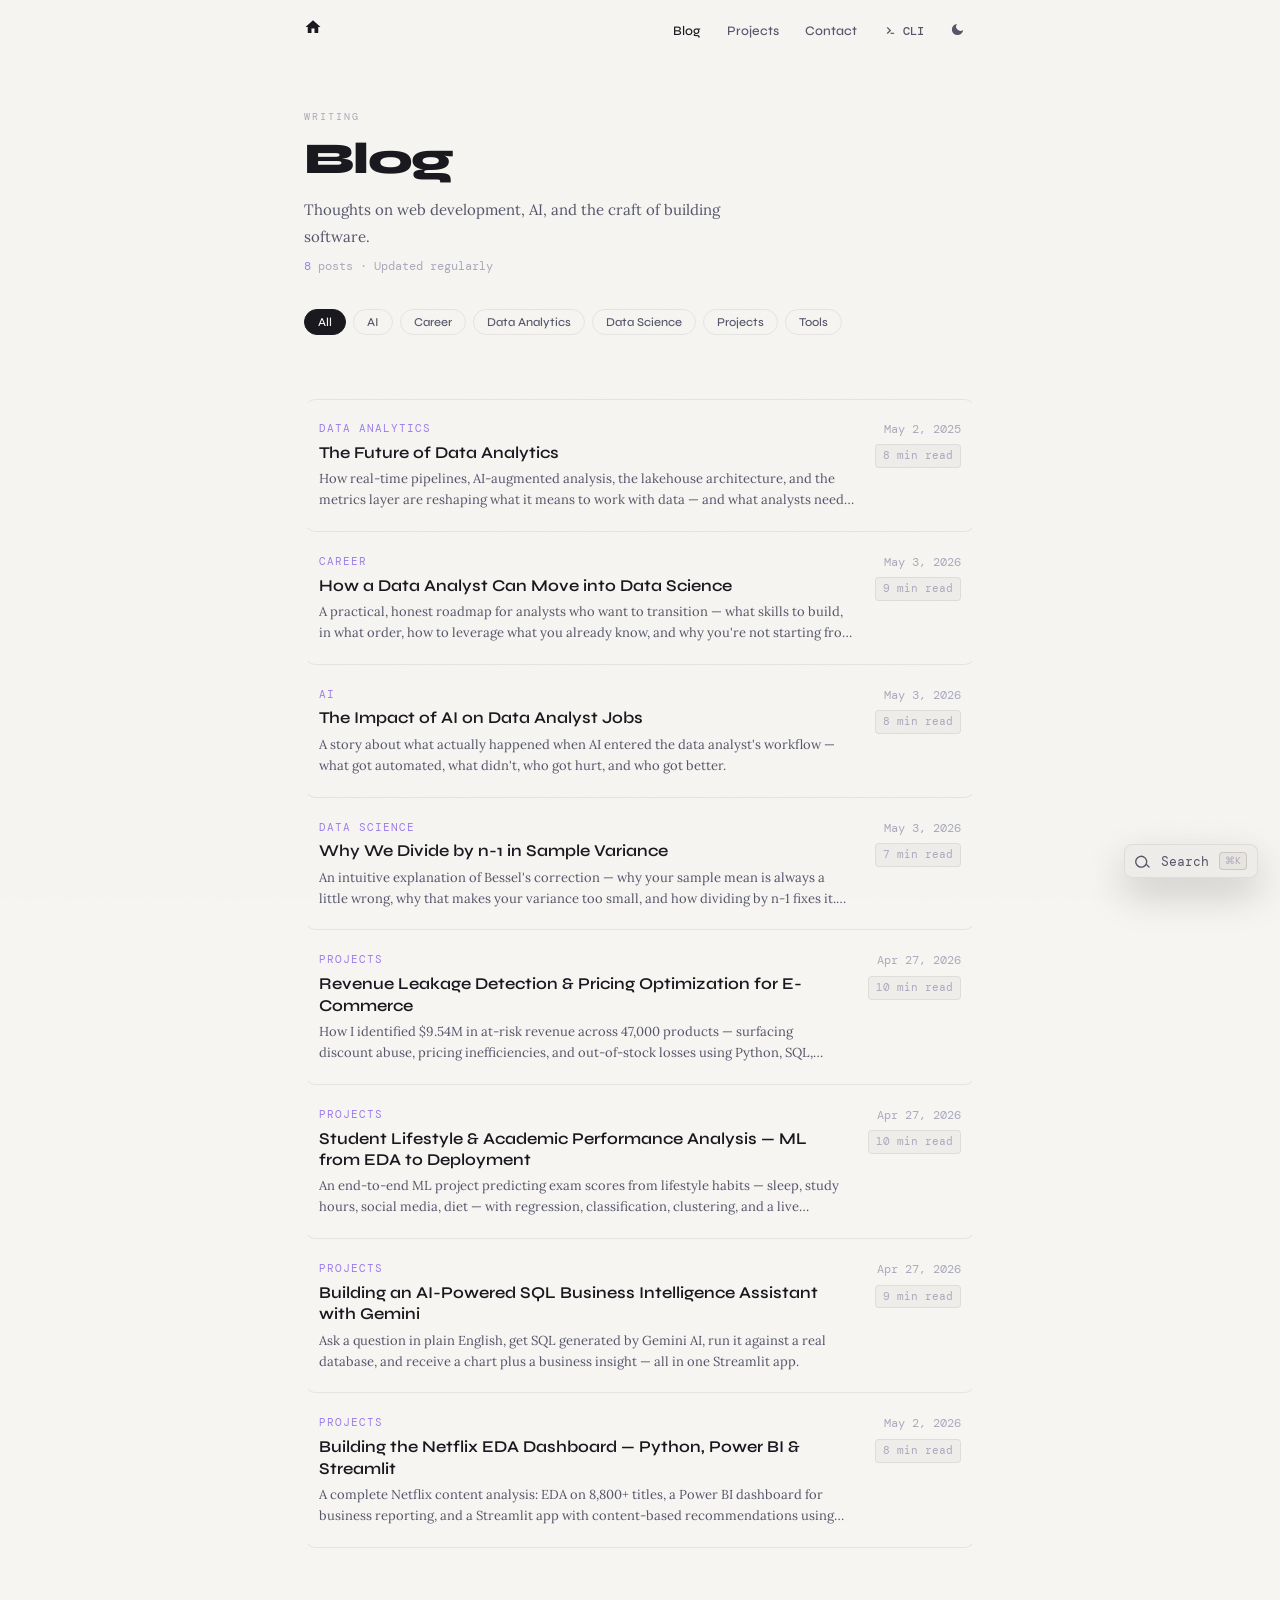
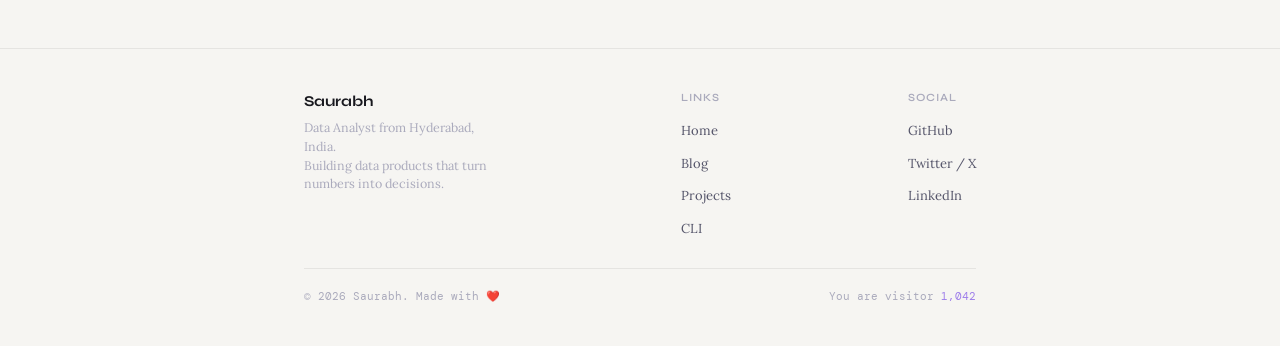
==== commit 4a9b221c: "fix: Blog link fix and Add Comment in each blog post" ====
--- a/pages/blog.html
+++ b/pages/blog.html
@@ -72,7 +72,7 @@
     <p style="font-size:15px;color:var(--text2);max-width:420px;line-height:1.75;margin-bottom:32px">
       Thoughts on web development, AI, and the craft of building software.
       <span style="font-family:var(--f-mono);font-size:12px;color:var(--text3);display:block;margin-top:6px">
-        <span id="post-count" style="color:var(--accent)">5</span> posts · Updated regularly
+        <span id="post-count" style="color:var(--accent)">8</span> posts · Updated regularly
       </span>
     </p>
 
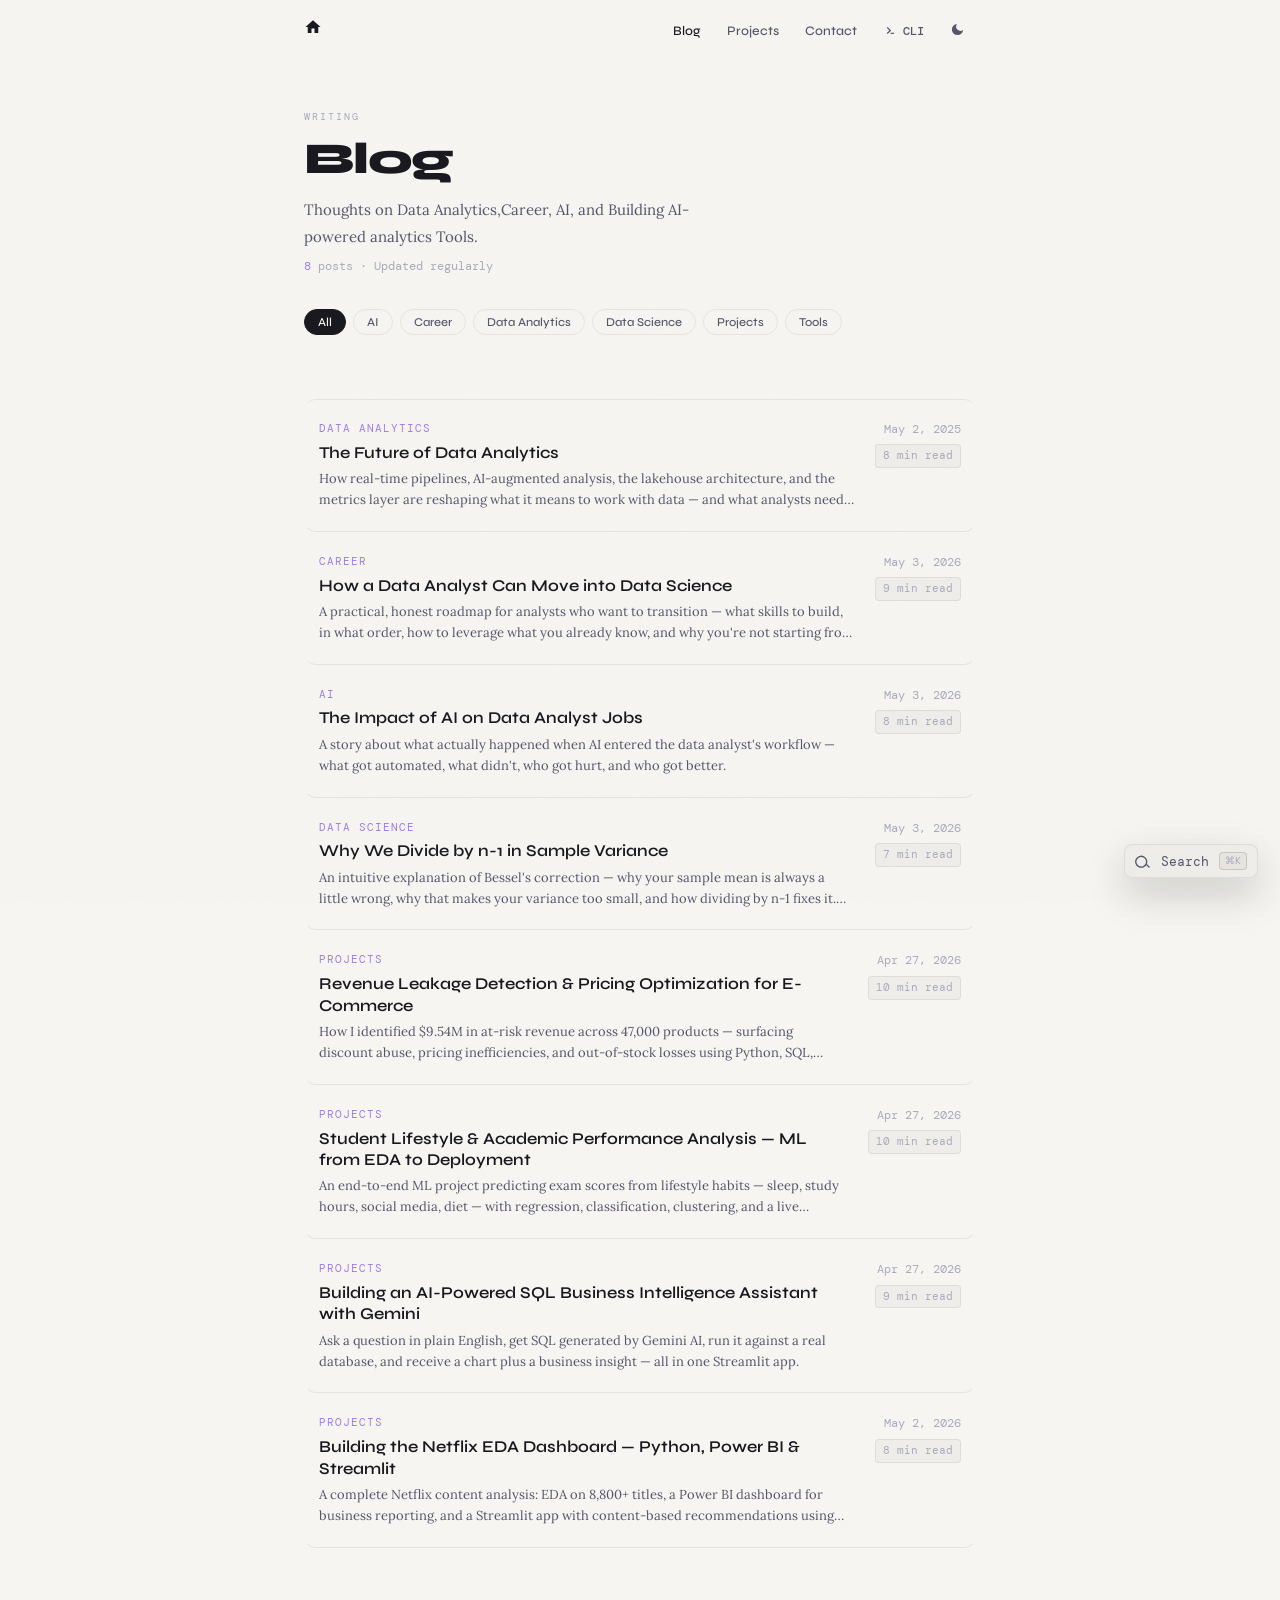
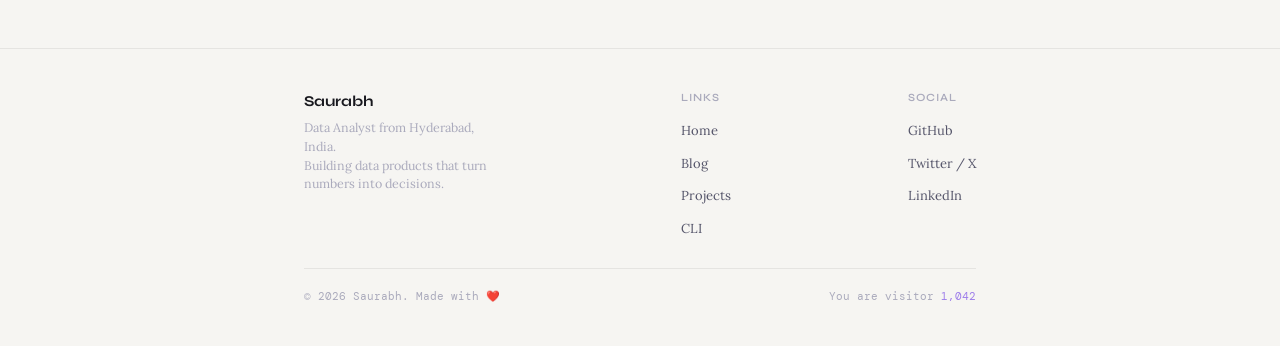
==== commit e440cb44: "fix: Blog Hero" ====
--- a/pages/blog.html
+++ b/pages/blog.html
@@ -4,7 +4,8 @@
   <meta charset="UTF-8" />
   <meta name="viewport" content="width=device-width, initial-scale=1.0" />
   <title>Blog — Saurabh</title>
-  <meta name="description" content="Thoughts on web development, AI, and building software." />
+  <meta name="description" content="Thoughts on Data Analytics, AI, and Building AI-powered analytics Tools." />
+  <link rel="alternate" type="application/rss+xml" title="Blog — Saurabh" href="https://saurabhanand56.github.io/feed.xml" />
   <link rel="icon" type="image/png" href="../assets/photo1.png">
   <link rel="preconnect" href="https://fonts.googleapis.com" />
   <link rel="preconnect" href="https://fonts.gstatic.com" crossorigin />
@@ -70,7 +71,7 @@
       Blog
     </h1>
     <p style="font-size:15px;color:var(--text2);max-width:420px;line-height:1.75;margin-bottom:32px">
-      Thoughts on web development, AI, and the craft of building software.
+      Thoughts on Data Analytics,Career, AI, and Building AI-powered analytics Tools.
       <span style="font-family:var(--f-mono);font-size:12px;color:var(--text3);display:block;margin-top:6px">
         <span id="post-count" style="color:var(--accent)">8</span> posts · Updated regularly
       </span>
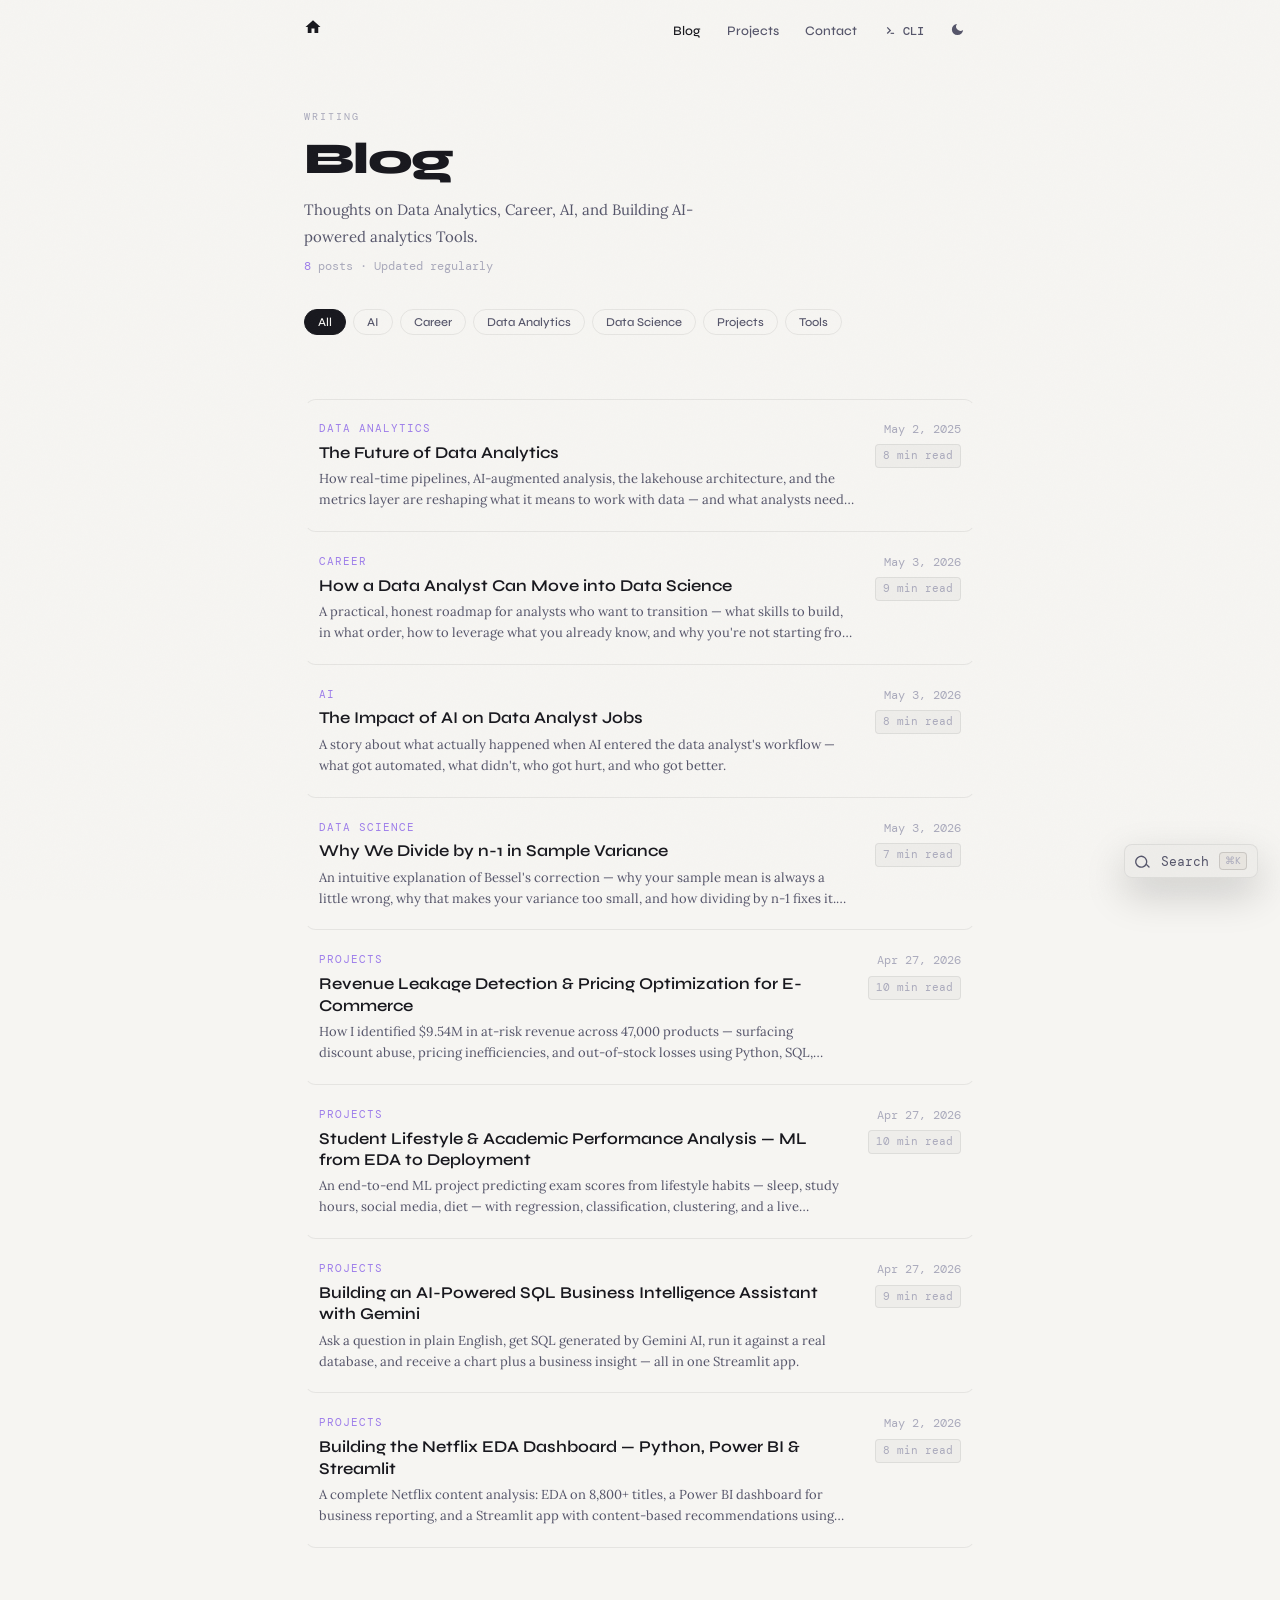
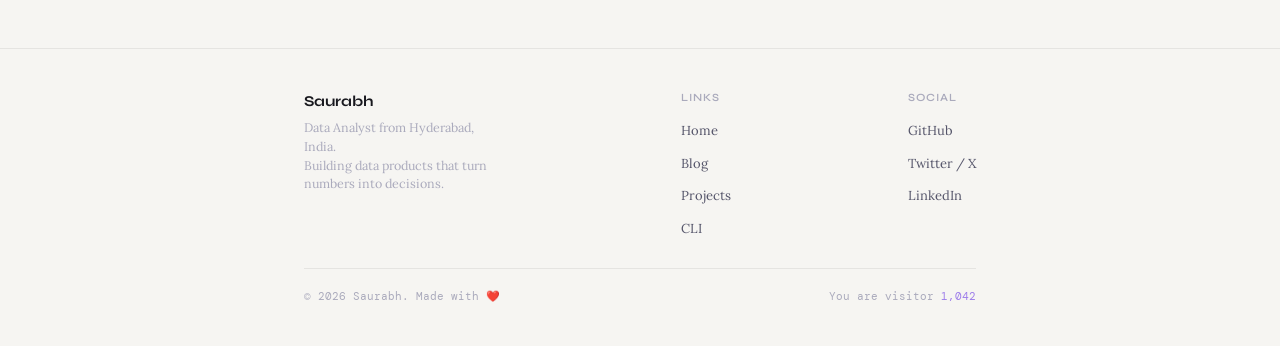
==== commit 28e61858: "fix: Blog Hero" ====
--- a/pages/blog.html
+++ b/pages/blog.html
@@ -71,7 +71,7 @@
       Blog
     </h1>
     <p style="font-size:15px;color:var(--text2);max-width:420px;line-height:1.75;margin-bottom:32px">
-      Thoughts on Data Analytics,Career, AI, and Building AI-powered analytics Tools.
+      Thoughts on Data Analytics, Career, AI, and Building AI-powered analytics Tools.
       <span style="font-family:var(--f-mono);font-size:12px;color:var(--text3);display:block;margin-top:6px">
         <span id="post-count" style="color:var(--accent)">8</span> posts · Updated regularly
       </span>
